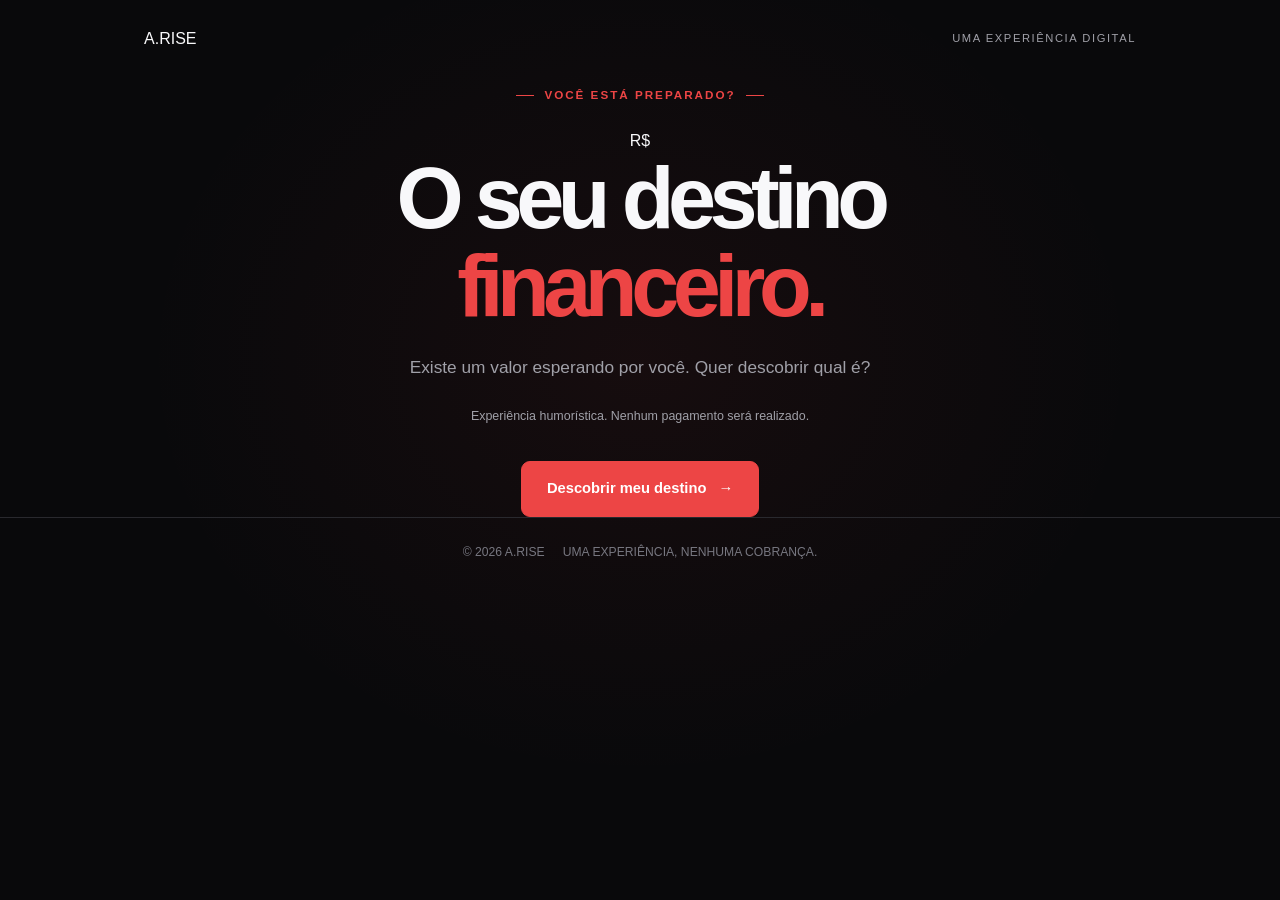
==== pix-do-destino/index.html @ c9691952 "Update index.html" ====
<!DOCTYPE html>
<html lang="pt-BR">
<head>
  <meta charset="UTF-8">
  <meta name="viewport" content="width=device-width, initial-scale=1">
  <meta name="theme-color" content="#09090b">
  <meta name="description" content="PIX DO DESTINO: uma experiência humorística da A.RISE. Nenhuma cobrança ou transação real é realizada.">

  <meta property="og:type" content="website">
  <meta property="og:title" content="PIX DO DESTINO | A.RISE">
  <meta property="og:description" content="Descubra seu destino financeiro. Seu dinheiro está seguro.">

  <title>PIX DO DESTINO | A.RISE</title>
  <link rel="stylesheet" href="./css/style.css">
  <script src="./js/pix.js" defer></script>
</head>

<body>
  <main class="pix-page">
    <header class="pix-header">
      <a class="pix-logo" href="../" aria-label="Voltar ao site A.RISE">
        A<span>.</span>RISE
      </a>
      <span class="pix-header-label">UMA EXPERIÊNCIA DIGITAL</span>
    </header>

    <div class="pix-content">

      <!-- 1. INTRODUÇÃO -->
      <section class="pix-screen"
        data-pix-screen="intro"
        aria-labelledby="pix-intro-title">

        <span class="pix-eyebrow">VOCÊ ESTÁ PREPARADO?</span>

        <div class="pix-symbol" aria-hidden="true">R$</div>

        <h1 id="pix-intro-title">
          O seu destino<br><span>financeiro.</span>
        </h1>

        <p class="pix-description">
          Existe um valor esperando por você.
          Quer descobrir qual é?
        </p>

        <p class="pix-disclaimer">
          Experiência humorística. Nenhum pagamento será realizado.
        </p>

        <button class="pix-button" type="button" data-pix-start>
          Descobrir meu destino <span aria-hidden="true">→</span>
        </button>
      </section>

      <!-- 2. PROCESSAMENTO -->
      <section class="pix-screen"
        data-pix-screen="processing"
        aria-labelledby="pix-processing-title"
        aria-hidden="true" hidden>

        <div class="pix-loader" aria-hidden="true"></div>

        <span class="pix-eyebrow">AGUARDE UM INSTANTE</span>

        <h1 id="pix-processing-title">
          Processando<br><span>seu destino...</span>
        </h1>

        <p class="pix-description">
          Calculando os próximos capítulos da sua vida financeira.
        </p>

        <p class="pix-disclaimer">
          Simulação local. Nenhum serviço financeiro está conectado.
        </p>
      </section>

      <!-- 3. REVELAÇÃO -->
      <section class="pix-screen"
        data-pix-screen="reveal"
        aria-labelledby="pix-reveal-title"
        aria-hidden="true" hidden>

        <span class="pix-eyebrow">RESULTADO DO PROCESSAMENTO</span>

        <div class="pix-reveal-card">
          <p class="pix-reveal-label">VALOR A PAGAR</p>
          <strong class="pix-amount">R$ 1.000.000,00</strong>
          <span class="pix-fiction-label">VALOR FICTÍCIO</span>
        </div>

        <h1 id="pix-reveal-title">
          CALMA,<br><span>CALOTEIRO!</span>
        </h1>

        <p class="pix-description">
          😂 Você não perdeu dinheiro.
          Acabou de cair numa experiência da A.RISE.
        </p>

        <p class="pix-disclaimer">
          É uma brincadeira. Não houve cobrança,
          pagamento ou transferência.
        </p>

        <button class="pix-button" type="button" data-pix-donation>
          Continuar <span aria-hidden="true">→</span>
        </button>

        <button class="pix-text-button" type="button" data-pix-restart>
          Quero ver de novo
        </button>
      </section>

      <!-- 4. DOAÇÃO OPCIONAL -->
      <section class="pix-screen"
        data-pix-screen="donation"
        aria-labelledby="pix-donation-title"
        aria-hidden="true" hidden>

        <span class="pix-eyebrow">VOCÊ DECIDE</span>

        <div class="pix-symbol pix-symbol-small" aria-hidden="true">♡</div>

        <h1 id="pix-donation-title">
          Quer apoiar<br><span>os projetos?</span>
        </h1>

        <p class="pix-description">
          A brincadeira acabou. Mas, se quiser ajudar a
          tirar novos projetos do papel, você pode contribuir
          com qualquer valor pela chave Pix abaixo.
        </p>

        <div class="pix-panel">
          <span class="pix-reveal-label">CHAVE PIX PARA DOAÇÃO</span>

          <p class="pix-key" data-pix-key-display>
            Chave Pix ainda não configurada.
          </p>

          <button class="pix-button pix-button-secondary"
            type="button" data-pix-copy disabled>
            Copiar chave Pix
          </button>

          <p class="pix-status" data-pix-status aria-live="polite">
            A contribuição é totalmente opcional.
          </p>
        </div>

        <button class="pix-button" type="button" data-pix-instagram-step>
          Continuar <span aria-hidden="true">→</span>
        </button>

        <p class="pix-small">
          Você pode continuar sem fazer nenhuma doação.
        </p>
      </section>

      <!-- 5. CONVITE PARA O INSTAGRAM -->
      <section class="pix-screen"
        data-pix-screen="instagram"
        aria-labelledby="pix-instagram-title"
        aria-hidden="true" hidden>

        <span class="pix-eyebrow">APOIE DE GRAÇA</span>

        <div class="pix-symbol pix-symbol-small" aria-hidden="true">
          @
        </div>

        <h1 id="pix-instagram-title">
          Acompanhe<br><span>a jornada.</span>
        </h1>

        <p class="pix-description">
          Quer apoiar sem gastar nada?
          Siga o Instagram da A.RISE para acompanhar os bastidores,
          os projetos em desenvolvimento e as próximas novidades.
        </p>

        <a class="pix-button"
          data-pix-instagram
          href="https://www.instagram.com/alvex.rise/"
          target="_blank"
          rel="noopener noreferrer">
          Seguir no Instagram <span aria-hidden="true">↗</span>
        </a>

        <button class="pix-button pix-button-secondary"
          type="button" data-pix-continue>
          Ir para o portfólio <span aria-hidden="true">→</span>
        </button>

        <p class="pix-small">
          Seguir o perfil também é opcional.
        </p>
      </section>
    </div>

    <footer class="pix-footer">
      <span>© <span data-current-year>2026</span> A.RISE</span>
      <span>UMA EXPERIÊNCIA, NENHUMA COBRANÇA.</span>
    </footer>
  </main>

  <!-- Transição visual de tela cheia -->
  <div class="pix-impact-overlay" data-pix-impact hidden aria-hidden="true"></div>
</body>
</html>
---- pix-do-destino/css/style.css ----
/* =========================================
   PIX DO DESTINO | Experiência interativa
   ========================================= */

:root {
  color-scheme: dark;

  --pix-background: #09090b;
  --pix-surface: #111114;
  --pix-text: #f8f8fa;
  --pix-muted: #a0a0a8;
  --pix-red: #ed4545;
  --pix-border: #29292e;

  --pix-padding: clamp(22px, 5vw, 64px);
}

* {
  box-sizing: border-box;
}

html {
  min-width: 320px;
  min-height: 100%;
  background: var(--pix-background);
}

body {
  display: flex;
  min-width: 320px;
  min-height: 100vh;
  flex-direction: column;
  margin: 0;
  background:
    radial-gradient(
      ellipse at 50% 40%,
      rgb(237 69 69 / 6%),
      transparent 55%
    ),
    var(--pix-background);
  color: var(--pix-text);
  font-family:
    Inter, "Segoe UI", Roboto, Helvetica, Arial, sans-serif;
  line-height: 1.6;
  -webkit-font-smoothing: antialiased;
  text-rendering: optimizeLegibility;
}

a {
  color: inherit;
  text-decoration: none;
}

button {
  font: inherit;
  -webkit-tap-highlight-color: transparent;
  touch-action: manipulation;
}

button:focus-visible,
a:focus-visible {
  outline: 2px solid var(--pix-red);
  outline-offset: 5px;
}

::selection {
  background: var(--pix-red);
  color: #fff;
}

[hidden] {
  display: none !important;
}

/* Cabeçalho */

.pix-header {
  display: flex;
  align-items: center;
  justify-content: space-between;
  gap: 20px;
  width: min(100%, 1120px);
  margin-inline: auto;
  padding: 26px var(--pix-padding);
}

.pix-brand {
  font-size: 0.95rem;
  font-weight: 850;
  letter-spacing: -0.04em;
}

.pix-brand span {
  color: var(--pix-red);
}

.pix-header-label {
  color: var(--pix-muted);
  font-size: 0.7rem;
  letter-spacing: 0.14em;
  text-transform: uppercase;
}

/* Área principal */

.pix-main {
  display: grid;
  flex: 1;
  place-items: center;
  width: 100%;
  padding: 40px var(--pix-padding) 80px;
}

.pix-screen {
  width: min(100%, 720px);
  margin-inline: auto;
  text-align: center;
  animation: pix-enter 450ms ease both;
}

.pix-eyebrow {
  display: inline-flex;
  align-items: center;
  gap: 10px;
  margin: 0 0 24px;
  color: var(--pix-red);
  font-size: 0.73rem;
  font-weight: 750;
  letter-spacing: 0.17em;
  text-transform: uppercase;
}

.pix-eyebrow::before,
.pix-eyebrow::after {
  width: 18px;
  height: 1px;
  background: currentColor;
  content: "";
}

.pix-screen h1 {
  margin: 0;
  font-size: clamp(2.5rem, 7vw, 5.4rem);
  font-weight: 800;
  letter-spacing: -0.075em;
  line-height: 1.02;
  text-wrap: balance;
}

.pix-screen h1 span {
  color: var(--pix-red);
}

.pix-screen p {
  max-width: 530px;
  margin: 24px auto 0;
  color: var(--pix-muted);
  font-size: clamp(0.98rem, 2vw, 1.08rem);
}

.pix-disclaimer {
  margin-top: 24px !important;
  font-size: 0.78rem !important;
  line-height: 1.7;
}

/* Botões */

.pix-button {
  display: inline-flex;
  align-items: center;
  justify-content: center;
  gap: 12px;
  min-height: 54px;
  margin-top: 34px;
  padding: 15px 25px;
  border: 1px solid var(--pix-red);
  border-radius: 9px;
  background: var(--pix-red);
  color: #fff;
  cursor: pointer;
  font-size: 0.92rem;
  font-weight: 750;
  transition:
    transform 180ms ease,
    background 180ms ease,
    border-color 180ms ease,
    box-shadow 180ms ease;
}

.pix-button:hover {
  transform: translateY(-2px);
  border-color: #ff6969;
  background: #ff5555;
  box-shadow: 0 10px 35px rgb(237 69 69 / 15%);
}

.pix-button:active {
  transform: translateY(0);
}

.pix-button-secondary {
  border-color: var(--pix-border);
  background: transparent;
  color: var(--pix-text);
}

.pix-button-secondary:hover {
  border-color: var(--pix-text);
  background: rgb(255 255 255 / 4%);
  box-shadow: none;
}

/* Tela de processamento */

.pix-processing {
  display: flex;
  flex-direction: column;
  align-items: center;
}

.pix-loader {
  position: relative;
  width: 74px;
  height: 74px;
  margin: 0 auto 32px;
  border: 2px solid var(--pix-border);
  border-top-color: var(--pix-red);
  border-radius: 50%;
  animation: pix-spin 850ms linear infinite;
}

.pix-loader::after {
  position: absolute;
  inset: 10px;
  border: 1px solid rgb(237 69 69 / 35%);
  border-bottom-color: var(--pix-red);
  border-radius: 50%;
  content: "";
  animation: pix-spin 1.4s linear infinite reverse;
}

.pix-processing h1 {
  font-size: clamp(2rem, 6vw, 3.6rem);
}

.pix-processing p {
  animation: pix-pulse 1.4s ease-in-out infinite;
}

/* Revelação */

.pix-reveal-card {
  position: relative;
  overflow: hidden;
  margin-top: 34px;
  padding: clamp(26px, 6vw, 48px);
  border: 1px solid var(--pix-border);
  border-radius: 16px;
  background:
    radial-gradient(
      ellipse at 50% 0%,
      rgb(237 69 69 / 12%),
      transparent 65%
    ),
    var(--pix-surface);
  animation: pix-reveal 650ms cubic-bezier(0.2, 0.8, 0.2, 1) both;
}

.pix-reveal-label {
  margin: 0 !important;
  color: var(--pix-muted);
  font-size: 0.75rem !important;
  font-weight: 700;
  letter-spacing: 0.14em;
  text-transform: uppercase;
}

.pix-amount {
  display: block;
  margin-block: 16px;
  color: var(--pix-red);
  font-size: clamp(2.8rem, 9vw, 5.5rem);
  font-weight: 850;
  letter-spacing: -0.075em;
  line-height: 1.1;
  overflow-wrap: anywhere;
}

.pix-reveal-message {
  color: var(--pix-text) !important;
  font-size: clamp(1.2rem, 3vw, 1.8rem) !important;
  font-weight: 750;
}

.pix-reveal-note {
  font-size: 0.84rem !important;
}

.pix-actions {
  display: flex;
  align-items: center;
  justify-content: center;
  flex-wrap: wrap;
  gap: 12px;
}

/* Elementos opcionais da experiência */

.pix-divider {
  width: 46px;
  height: 2px;
  margin: 28px auto;
  background: var(--pix-red);
}

.pix-small {
  color: #777780 !important;
  font-size: 0.75rem !important;
}

.pix-highlight {
  color: var(--pix-red);
}

.pix-panel {
  margin-top: 28px;
  padding: 20px;
  border: 1px solid var(--pix-border);
  border-radius: 10px;
  background: rgb(255 255 255 / 2%);
}

/* Rodapé */

.pix-footer {
  display: flex;
  align-items: center;
  justify-content: center;
  flex-wrap: wrap;
  gap: 8px 18px;
  padding: 25px var(--pix-padding);
  border-top: 1px solid var(--pix-border);
  color: #777780;
  font-size: 0.76rem;
  text-align: center;
}

.pix-footer a {
  transition: color 180ms ease;
}

.pix-footer a:hover {
  color: var(--pix-text);
}

/* Animações */

@keyframes pix-spin {
  to {
    transform: rotate(360deg);
  }
}

@keyframes pix-pulse {
  0%,
  100% {
    opacity: 0.55;
  }

  50% {
    opacity: 1;
  }
}

@keyframes pix-enter {
  from {
    transform: translateY(12px);
    opacity: 0;
  }

  to {
    transform: translateY(0);
    opacity: 1;
  }
}

@keyframes pix-reveal {
  from {
    transform: scale(0.97) translateY(14px);
    opacity: 0;
  }

  to {
    transform: scale(1) translateY(0);
    opacity: 1;
  }
}

/* Responsividade */

@media (max-width: 600px) {
  .pix-header {
    align-items: flex-start;
    flex-direction: column;
    gap: 8px;
    padding-block: 20px;
  }

  .pix-main {
    padding-block: 55px 65px;
  }

  .pix-screen h1 {
    font-size: clamp(2.6rem, 12vw, 4.2rem);
  }

  .pix-button {
    width: 100%;
  }

  .pix-actions {
    flex-direction: column;
  }

  .pix-reveal-card {
    padding: 28px 20px;
  }

  .pix-footer {
    flex-direction: column;
  }
}

@media (prefers-reduced-motion: reduce) {
  *,
  *::before,
  *::after {
    animation-duration: 0.01ms !important;
    animation-iteration-count: 1 !important;
    transition-duration: 0.01ms !important;
  }
}
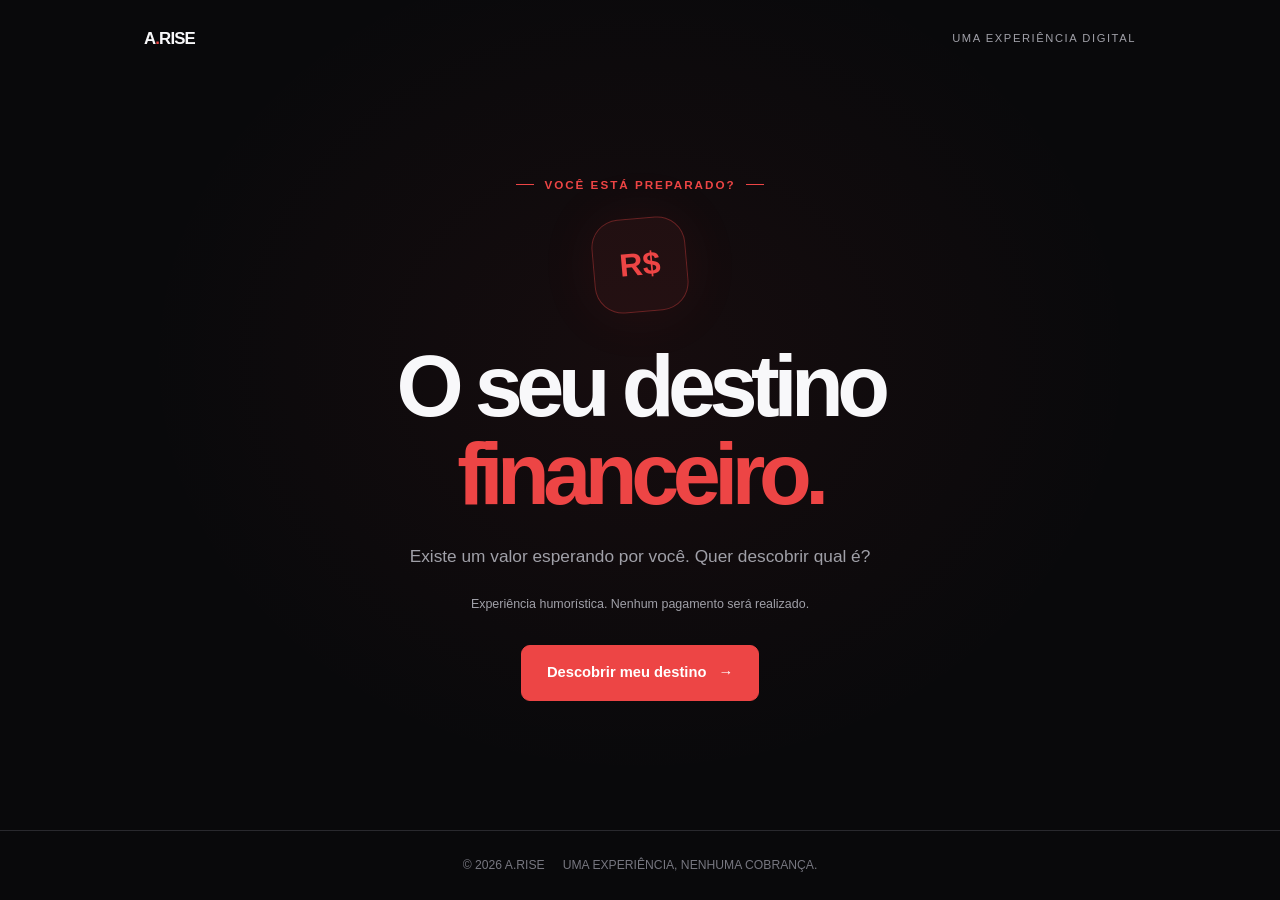
==== commit b111c78e: "Update index.html" ====
--- a/pix-do-destino/index.html
+++ b/pix-do-destino/index.html
@@ -18,21 +18,18 @@
 <body>
   <main class="pix-page">
     <header class="pix-header">
-      <a class="pix-logo" href="../" aria-label="Voltar ao site A.RISE">
+      <a class="pix-logo" href="../" aria-label="Voltar ao PIX DO DESTINO">
         A<span>.</span>RISE
       </a>
       <span class="pix-header-label">UMA EXPERIÊNCIA DIGITAL</span>
     </header>
 
     <div class="pix-content">
-
-      <!-- 1. INTRODUÇÃO -->
       <section class="pix-screen"
         data-pix-screen="intro"
         aria-labelledby="pix-intro-title">
 
         <span class="pix-eyebrow">VOCÊ ESTÁ PREPARADO?</span>
-
         <div class="pix-symbol" aria-hidden="true">R$</div>
 
         <h1 id="pix-intro-title">
@@ -53,14 +50,12 @@
         </button>
       </section>
 
-      <!-- 2. PROCESSAMENTO -->
       <section class="pix-screen"
         data-pix-screen="processing"
         aria-labelledby="pix-processing-title"
         aria-hidden="true" hidden>
 
         <div class="pix-loader" aria-hidden="true"></div>
-
         <span class="pix-eyebrow">AGUARDE UM INSTANTE</span>
 
         <h1 id="pix-processing-title">
@@ -76,7 +71,6 @@
         </p>
       </section>
 
-      <!-- 3. REVELAÇÃO -->
       <section class="pix-screen"
         data-pix-screen="reveal"
         aria-labelledby="pix-reveal-title"
@@ -113,14 +107,12 @@
         </button>
       </section>
 
-      <!-- 4. DOAÇÃO OPCIONAL -->
       <section class="pix-screen"
         data-pix-screen="donation"
         aria-labelledby="pix-donation-title"
         aria-hidden="true" hidden>
 
         <span class="pix-eyebrow">VOCÊ DECIDE</span>
-
         <div class="pix-symbol pix-symbol-small" aria-hidden="true">♡</div>
 
         <h1 id="pix-donation-title">
@@ -159,17 +151,13 @@
         </p>
       </section>
 
-      <!-- 5. CONVITE PARA O INSTAGRAM -->
       <section class="pix-screen"
         data-pix-screen="instagram"
         aria-labelledby="pix-instagram-title"
         aria-hidden="true" hidden>
 
         <span class="pix-eyebrow">APOIE DE GRAÇA</span>
-
-        <div class="pix-symbol pix-symbol-small" aria-hidden="true">
-          @
-        </div>
+        <div class="pix-symbol pix-symbol-small" aria-hidden="true">@</div>
 
         <h1 id="pix-instagram-title">
           Acompanhe<br><span>a jornada.</span>
@@ -189,10 +177,11 @@
           Seguir no Instagram <span aria-hidden="true">↗</span>
         </a>
 
-        <button class="pix-button pix-button-secondary"
-          type="button" data-pix-continue>
+        <a class="pix-button pix-button-secondary"
+          data-pix-continue
+          href="../portfolio.html">
           Ir para o portfólio <span aria-hidden="true">→</span>
-        </button>
+        </a>
 
         <p class="pix-small">
           Seguir o perfil também é opcional.
@@ -206,7 +195,9 @@
     </footer>
   </main>
 
-  <!-- Transição visual de tela cheia -->
-  <div class="pix-impact-overlay" data-pix-impact hidden aria-hidden="true"></div>
+  <div class="pix-impact-overlay"
+    data-pix-impact
+    hidden
+    aria-hidden="true"></div>
 </body>
 </html>
--- a/pix-do-destino/css/style.css
+++ b/pix-do-destino/css/style.css
@@ -1,47 +1,39 @@
-
-/* =========================================
-   PIX DO DESTINO | Experiência interativa
-   ========================================= */
-
 :root {
   color-scheme: dark;
-
   --pix-background: #09090b;
   --pix-surface: #111114;
   --pix-text: #f8f8fa;
   --pix-muted: #a0a0a8;
   --pix-red: #ed4545;
   --pix-border: #29292e;
-
   --pix-padding: clamp(22px, 5vw, 64px);
 }
 
 * {
   box-sizing: border-box;
+}
+
+[hidden] {
+  display: none !important;
 }
 
 html {
   min-width: 320px;
   min-height: 100%;
   background: var(--pix-background);
+  scroll-behavior: smooth;
 }
 
 body {
-  display: flex;
   min-width: 320px;
   min-height: 100vh;
-  flex-direction: column;
   margin: 0;
   background:
-    radial-gradient(
-      ellipse at 50% 40%,
-      rgb(237 69 69 / 6%),
-      transparent 55%
-    ),
+    radial-gradient(ellipse at 50% 40%,
+      rgb(237 69 69 / 6%), transparent 55%),
     var(--pix-background);
   color: var(--pix-text);
-  font-family:
-    Inter, "Segoe UI", Roboto, Helvetica, Arial, sans-serif;
+  font-family: Inter, "Segoe UI", Roboto, Helvetica, Arial, sans-serif;
   line-height: 1.6;
   -webkit-font-smoothing: antialiased;
   text-rendering: optimizeLegibility;
@@ -69,11 +61,13 @@
   color: #fff;
 }
 
-[hidden] {
-  display: none !important;
-}
-
-/* Cabeçalho */
+/* Estrutura */
+
+.pix-page {
+  display: flex;
+  min-height: 100vh;
+  flex-direction: column;
+}
 
 .pix-header {
   display: flex;
@@ -85,13 +79,13 @@
   padding: 26px var(--pix-padding);
 }
 
-.pix-brand {
-  font-size: 0.95rem;
+.pix-logo {
+  font-size: 1.05rem;
   font-weight: 850;
-  letter-spacing: -0.04em;
-}
-
-.pix-brand span {
+  letter-spacing: -0.05em;
+}
+
+.pix-logo span {
   color: var(--pix-red);
 }
 
@@ -99,12 +93,9 @@
   color: var(--pix-muted);
   font-size: 0.7rem;
   letter-spacing: 0.14em;
-  text-transform: uppercase;
-}
-
-/* Área principal */
-
-.pix-main {
+}
+
+.pix-content {
   display: grid;
   flex: 1;
   place-items: center;
@@ -152,7 +143,7 @@
   color: var(--pix-red);
 }
 
-.pix-screen p {
+.pix-description {
   max-width: 530px;
   margin: 24px auto 0;
   color: var(--pix-muted);
@@ -160,9 +151,36 @@
 }
 
 .pix-disclaimer {
-  margin-top: 24px !important;
-  font-size: 0.78rem !important;
+  margin: 24px auto 0;
+  color: var(--pix-muted);
+  font-size: 0.78rem;
   line-height: 1.7;
+}
+
+/* Símbolos */
+
+.pix-symbol {
+  display: grid;
+  width: 94px;
+  height: 94px;
+  place-items: center;
+  margin: 0 auto 30px;
+  border: 1px solid rgb(237 69 69 / 35%);
+  border-radius: 28px;
+  background: rgb(237 69 69 / 7%);
+  color: var(--pix-red);
+  font-size: 2rem;
+  font-weight: 850;
+  transform: rotate(-5deg);
+  box-shadow: 0 0 60px rgb(237 69 69 / 8%);
+}
+
+.pix-symbol-small {
+  width: 70px;
+  height: 70px;
+  margin-bottom: 26px;
+  border-radius: 22px;
+  font-size: 1.8rem;
 }
 
 /* Botões */
@@ -173,7 +191,7 @@
   justify-content: center;
   gap: 12px;
   min-height: 54px;
-  margin-top: 34px;
+  margin-top: 30px;
   padding: 15px 25px;
   border: 1px solid var(--pix-red);
   border-radius: 9px;
@@ -189,15 +207,20 @@
     box-shadow 180ms ease;
 }
 
-.pix-button:hover {
+.pix-button:hover:not(:disabled) {
   transform: translateY(-2px);
   border-color: #ff6969;
   background: #ff5555;
   box-shadow: 0 10px 35px rgb(237 69 69 / 15%);
 }
 
-.pix-button:active {
+.pix-button:active:not(:disabled) {
   transform: translateY(0);
+}
+
+.pix-button:disabled {
+  cursor: not-allowed;
+  opacity: 0.45;
 }
 
 .pix-button-secondary {
@@ -206,19 +229,28 @@
   color: var(--pix-text);
 }
 
-.pix-button-secondary:hover {
+.pix-button-secondary:hover:not(:disabled) {
   border-color: var(--pix-text);
   background: rgb(255 255 255 / 4%);
   box-shadow: none;
 }
 
-/* Tela de processamento */
-
-.pix-processing {
-  display: flex;
-  flex-direction: column;
-  align-items: center;
-}
+.pix-text-button {
+  display: block;
+  margin: 18px auto 0;
+  padding: 10px 14px;
+  border: 0;
+  background: transparent;
+  color: var(--pix-muted);
+  cursor: pointer;
+  font-size: 0.85rem;
+}
+
+.pix-text-button:hover {
+  color: var(--pix-text);
+}
+
+/* Processamento */
 
 .pix-loader {
   position: relative;
@@ -241,11 +273,7 @@
   animation: pix-spin 1.4s linear infinite reverse;
 }
 
-.pix-processing h1 {
-  font-size: clamp(2rem, 6vw, 3.6rem);
-}
-
-.pix-processing p {
+[data-pix-screen="processing"] .pix-description {
   animation: pix-pulse 1.4s ease-in-out infinite;
 }
 
@@ -254,24 +282,22 @@
 .pix-reveal-card {
   position: relative;
   overflow: hidden;
-  margin-top: 34px;
+  margin: 0 auto 34px;
   padding: clamp(26px, 6vw, 48px);
   border: 1px solid var(--pix-border);
   border-radius: 16px;
   background:
-    radial-gradient(
-      ellipse at 50% 0%,
-      rgb(237 69 69 / 12%),
-      transparent 65%
-    ),
+    radial-gradient(ellipse at 50% 0%,
+      rgb(237 69 69 / 12%), transparent 65%),
     var(--pix-surface);
-  animation: pix-reveal 650ms cubic-bezier(0.2, 0.8, 0.2, 1) both;
+  animation: pix-reveal 650ms cubic-bezier(.2, .8, .2, 1) both;
 }
 
 .pix-reveal-label {
-  margin: 0 !important;
-  color: var(--pix-muted);
-  font-size: 0.75rem !important;
+  display: block;
+  margin: 0;
+  color: var(--pix-muted);
+  font-size: 0.75rem;
   font-weight: 700;
   letter-spacing: 0.14em;
   text-transform: uppercase;
@@ -279,57 +305,56 @@
 
 .pix-amount {
   display: block;
-  margin-block: 16px;
+  margin: 16px 0 10px;
   color: var(--pix-red);
-  font-size: clamp(2.8rem, 9vw, 5.5rem);
+  font-size: clamp(2.2rem, 8vw, 5.2rem);
   font-weight: 850;
   letter-spacing: -0.075em;
   line-height: 1.1;
   overflow-wrap: anywhere;
 }
 
-.pix-reveal-message {
-  color: var(--pix-text) !important;
-  font-size: clamp(1.2rem, 3vw, 1.8rem) !important;
-  font-weight: 750;
-}
-
-.pix-reveal-note {
-  font-size: 0.84rem !important;
-}
-
-.pix-actions {
-  display: flex;
-  align-items: center;
-  justify-content: center;
-  flex-wrap: wrap;
-  gap: 12px;
-}
-
-/* Elementos opcionais da experiência */
-
-.pix-divider {
-  width: 46px;
-  height: 2px;
-  margin: 28px auto;
-  background: var(--pix-red);
-}
-
-.pix-small {
-  color: #777780 !important;
-  font-size: 0.75rem !important;
-}
-
-.pix-highlight {
-  color: var(--pix-red);
-}
+.pix-fiction-label {
+  display: inline-block;
+  padding: 4px 10px;
+  border: 1px solid rgb(237 69 69 / 40%);
+  border-radius: 5px;
+  color: #ff7777;
+  font-size: 0.7rem;
+  font-weight: 800;
+  letter-spacing: 0.15em;
+}
+
+/* Doação */
 
 .pix-panel {
   margin-top: 28px;
-  padding: 20px;
+  padding: clamp(20px, 5vw, 30px);
   border: 1px solid var(--pix-border);
-  border-radius: 10px;
+  border-radius: 12px;
   background: rgb(255 255 255 / 2%);
+}
+
+.pix-key {
+  margin: 16px 0 0;
+  color: var(--pix-text);
+  font-size: 0.95rem;
+  font-weight: 650;
+  overflow-wrap: anywhere;
+  user-select: all;
+}
+
+.pix-status {
+  min-height: 1.5em;
+  margin: 14px 0 0;
+  color: var(--pix-muted);
+  font-size: 0.8rem;
+}
+
+.pix-small {
+  margin: 18px auto 0;
+  color: #85858e;
+  font-size: 0.78rem;
 }
 
 /* Rodapé */
@@ -347,31 +372,49 @@
   text-align: center;
 }
 
-.pix-footer a {
-  transition: color 180ms ease;
-}
-
-.pix-footer a:hover {
-  color: var(--pix-text);
+/* Transição de tela cheia */
+
+.pix-impact-overlay {
+  position: fixed;
+  z-index: 1000;
+  inset: 0;
+  pointer-events: none;
+  background:
+    radial-gradient(circle at center,
+      #ff7777 0%,
+      var(--pix-red) 38%,
+      #09090b 100%);
+  animation: pix-impact 850ms cubic-bezier(.2, .7, .2, 1) both;
+}
+
+@keyframes pix-impact {
+  0% {
+    opacity: 0;
+    transform: scale(0.1);
+  }
+  25% {
+    opacity: 1;
+    transform: scale(1.5);
+  }
+  55% {
+    opacity: 1;
+    transform: scale(1);
+  }
+  100% {
+    opacity: 0;
+    transform: scale(1.15);
+  }
 }
 
 /* Animações */
 
 @keyframes pix-spin {
-  to {
-    transform: rotate(360deg);
-  }
+  to { transform: rotate(360deg); }
 }
 
 @keyframes pix-pulse {
-  0%,
-  100% {
-    opacity: 0.55;
-  }
-
-  50% {
-    opacity: 1;
-  }
+  0%, 100% { opacity: 0.55; }
+  50% { opacity: 1; }
 }
 
 @keyframes pix-enter {
@@ -379,7 +422,6 @@
     transform: translateY(12px);
     opacity: 0;
   }
-
   to {
     transform: translateY(0);
     opacity: 1;
@@ -391,14 +433,13 @@
     transform: scale(0.97) translateY(14px);
     opacity: 0;
   }
-
   to {
     transform: scale(1) translateY(0);
     opacity: 1;
   }
 }
 
-/* Responsividade */
+/* Celulares */
 
 @media (max-width: 600px) {
   .pix-header {
@@ -408,35 +449,38 @@
     padding-block: 20px;
   }
 
-  .pix-main {
-    padding-block: 55px 65px;
+  .pix-content {
+    padding-block: 45px 60px;
   }
 
   .pix-screen h1 {
-    font-size: clamp(2.6rem, 12vw, 4.2rem);
+    font-size: clamp(2.5rem, 11vw, 4.2rem);
   }
 
   .pix-button {
     width: 100%;
   }
 
-  .pix-actions {
-    flex-direction: column;
+  .pix-amount {
+    font-size: clamp(2rem, 9vw, 3.5rem);
   }
 
   .pix-reveal-card {
-    padding: 28px 20px;
+    padding: 26px 16px;
   }
 
   .pix-footer {
     flex-direction: column;
   }
 }
+
+/* Acessibilidade */
 
 @media (prefers-reduced-motion: reduce) {
   *,
   *::before,
   *::after {
+    scroll-behavior: auto !important;
     animation-duration: 0.01ms !important;
     animation-iteration-count: 1 !important;
     transition-duration: 0.01ms !important;
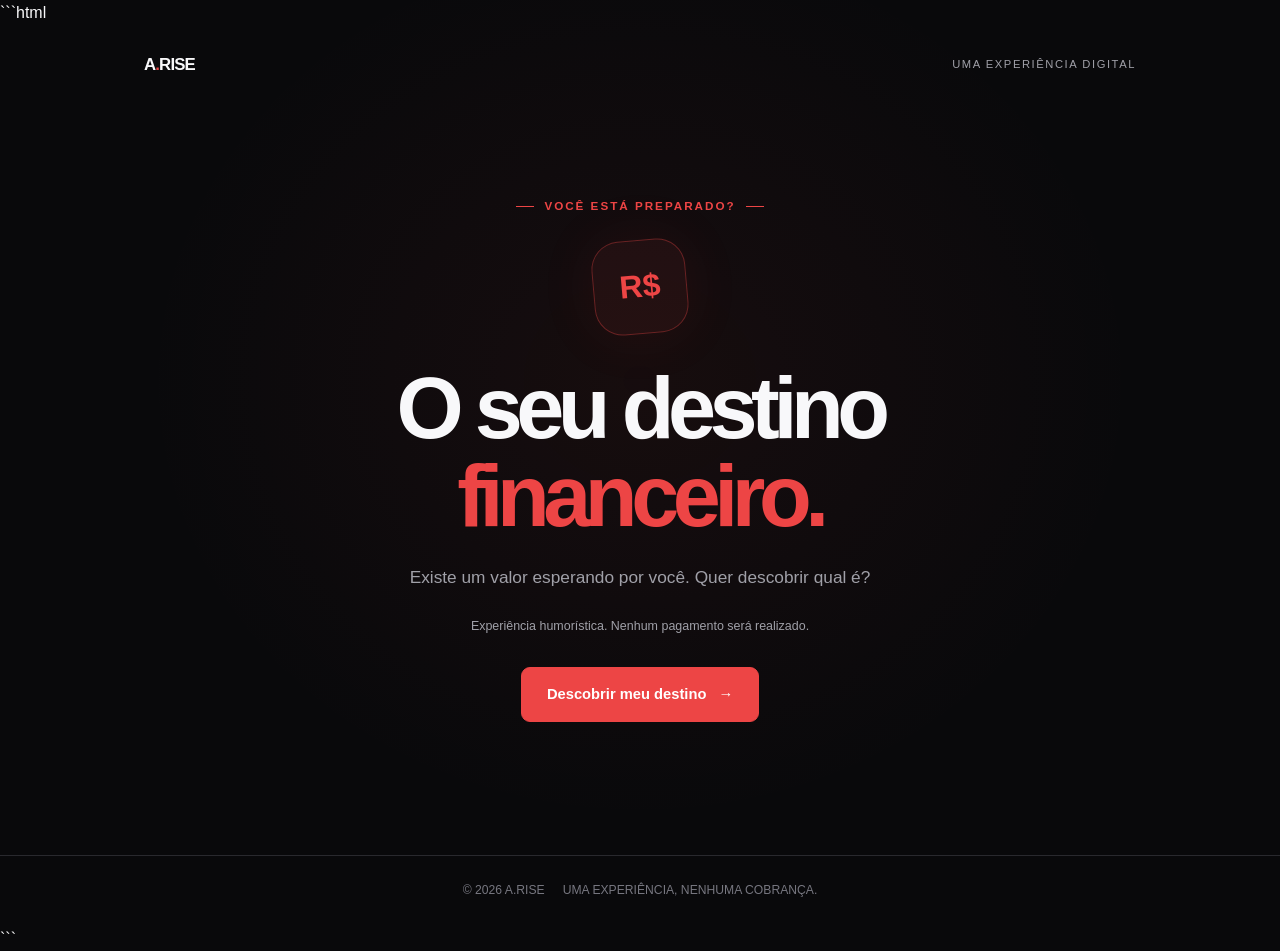
==== commit d7e73db7: "Update index.html" ====
--- a/pix-do-destino/index.html
+++ b/pix-do-destino/index.html
@@ -1,3 +1,4 @@
+```html
 <!DOCTYPE html>
 <html lang="pt-BR">
 <head>
@@ -18,13 +19,14 @@
 <body>
   <main class="pix-page">
     <header class="pix-header">
-      <a class="pix-logo" href="../" aria-label="Voltar ao PIX DO DESTINO">
+      <a class="pix-logo" href="../" aria-label="Voltar à entrada da A.RISE">
         A<span>.</span>RISE
       </a>
       <span class="pix-header-label">UMA EXPERIÊNCIA DIGITAL</span>
     </header>
 
     <div class="pix-content">
+      <!-- 1. INTRODUÇÃO -->
       <section class="pix-screen"
         data-pix-screen="intro"
         aria-labelledby="pix-intro-title">
@@ -50,6 +52,7 @@
         </button>
       </section>
 
+      <!-- 2. PROCESSAMENTO -->
       <section class="pix-screen"
         data-pix-screen="processing"
         aria-labelledby="pix-processing-title"
@@ -71,6 +74,7 @@
         </p>
       </section>
 
+      <!-- 3. REVELAÇÃO -->
       <section class="pix-screen"
         data-pix-screen="reveal"
         aria-labelledby="pix-reveal-title"
@@ -107,6 +111,7 @@
         </button>
       </section>
 
+      <!-- 4. DOAÇÃO OPCIONAL -->
       <section class="pix-screen"
         data-pix-screen="donation"
         aria-labelledby="pix-donation-title"
@@ -151,6 +156,7 @@
         </p>
       </section>
 
+      <!-- 5. CONVITE PARA O INSTAGRAM -->
       <section class="pix-screen"
         data-pix-screen="instagram"
         aria-labelledby="pix-instagram-title"
@@ -201,3 +207,4 @@
     aria-hidden="true"></div>
 </body>
 </html>
+```
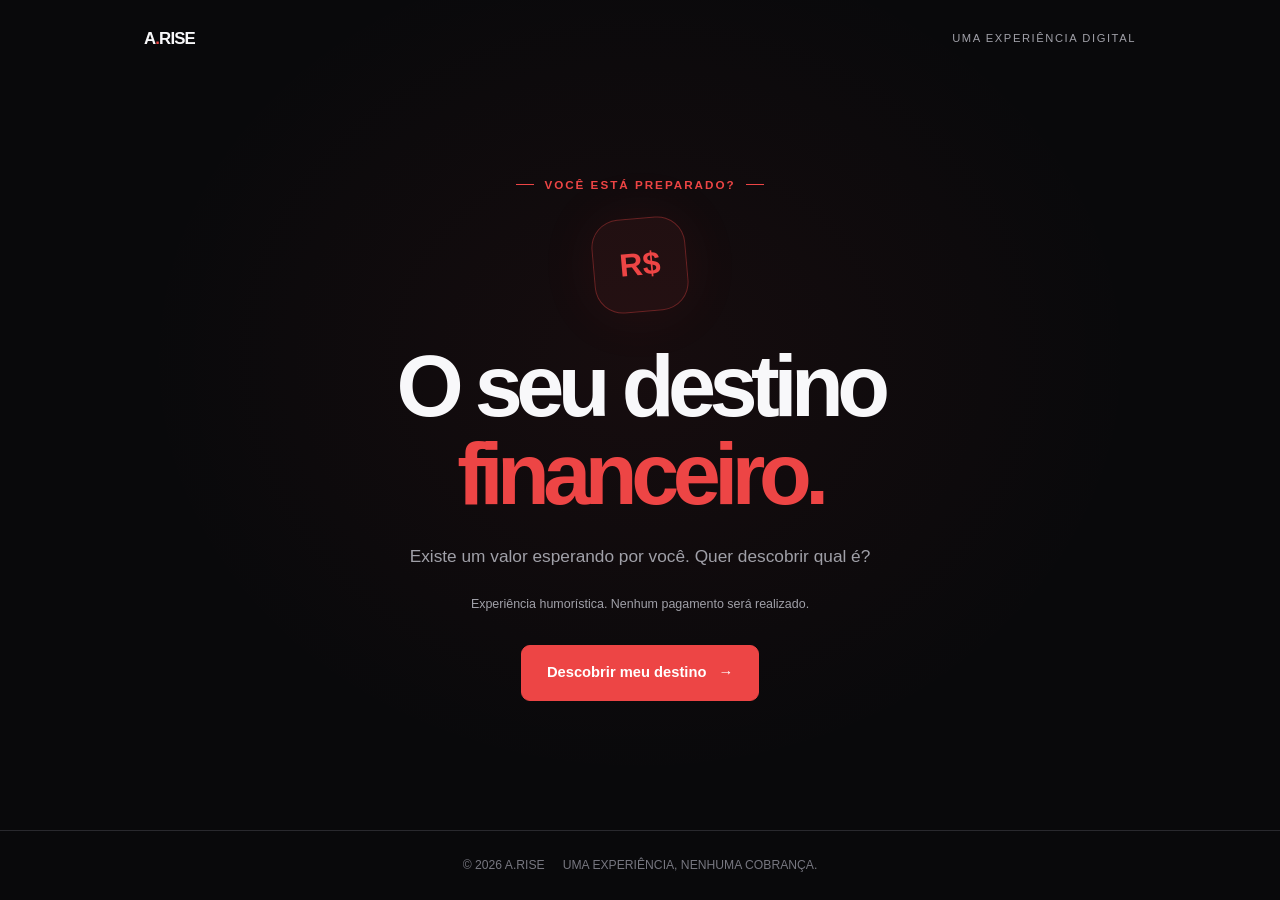
==== commit 37a17ca5: "Clean up index.html by removing code block Removed unnecessary code block formatting from HTML file." ====
--- a/pix-do-destino/index.html
+++ b/pix-do-destino/index.html
@@ -1,4 +1,3 @@
-```html
 <!DOCTYPE html>
 <html lang="pt-BR">
 <head>
@@ -207,4 +206,3 @@
     aria-hidden="true"></div>
 </body>
 </html>
-```
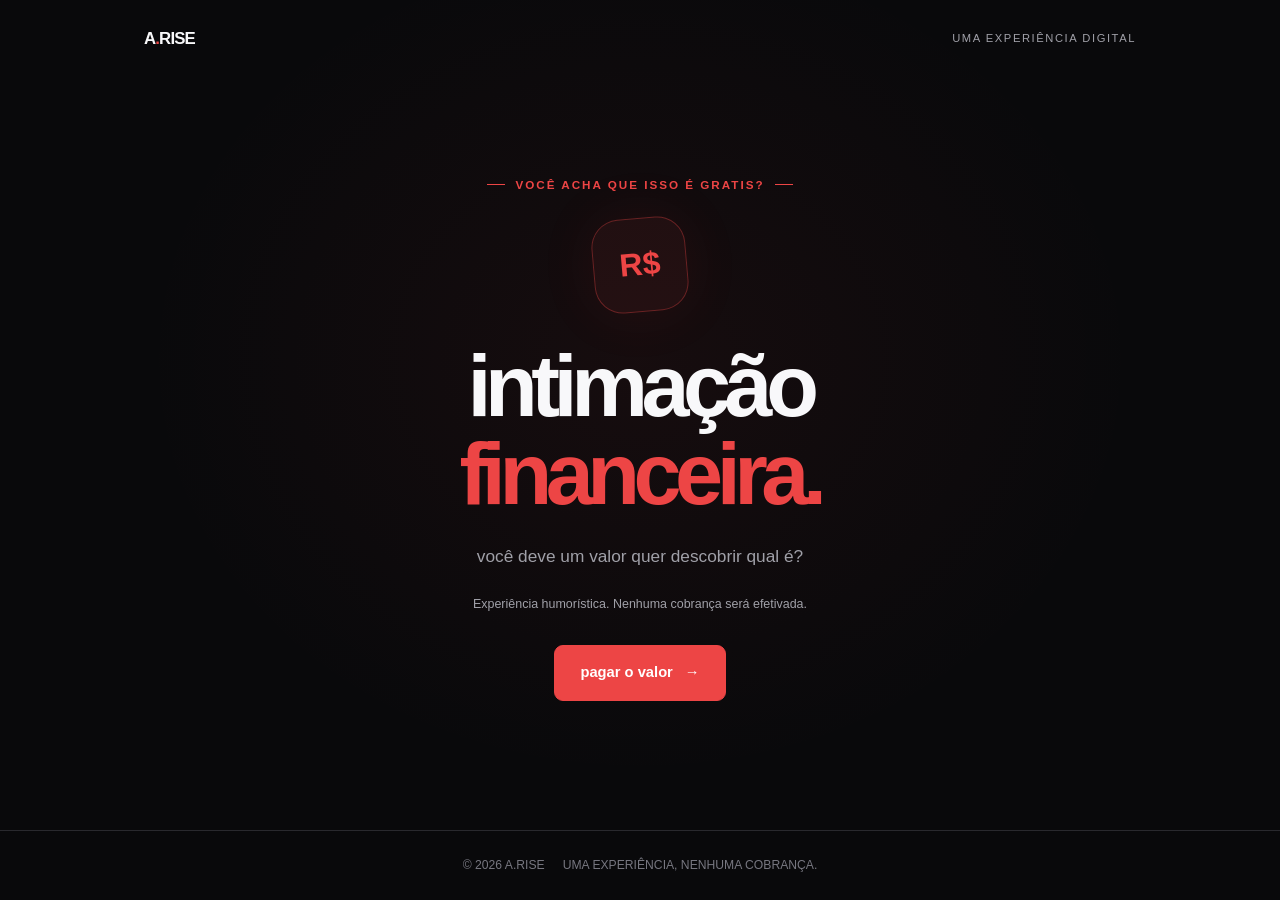
==== commit 58dfb36d: "Update index.html" ====
--- a/pix-do-destino/index.html
+++ b/pix-do-destino/index.html
@@ -30,24 +30,23 @@
         data-pix-screen="intro"
         aria-labelledby="pix-intro-title">
 
-        <span class="pix-eyebrow">VOCÊ ESTÁ PREPARADO?</span>
+        <span class="pix-eyebrow">VOCÊ ACHA QUE ISSO É GRATIS?</span>
         <div class="pix-symbol" aria-hidden="true">R$</div>
 
         <h1 id="pix-intro-title">
-          O seu destino<br><span>financeiro.</span>
-        </h1>
-
-        <p class="pix-description">
-          Existe um valor esperando por você.
-          Quer descobrir qual é?
+          intimação<br><span>financeira.</span>
+        </h1>
+
+        <p class="pix-description">
+          você deve um valor quer descobrir qual é?
         </p>
 
         <p class="pix-disclaimer">
-          Experiência humorística. Nenhum pagamento será realizado.
+          Experiência humorística. Nenhuma cobrança será efetivada.
         </p>
 
         <button class="pix-button" type="button" data-pix-start>
-          Descobrir meu destino <span aria-hidden="true">→</span>
+          pagar o valor <span aria-hidden="true">→</span>
         </button>
       </section>
 
@@ -61,11 +60,11 @@
         <span class="pix-eyebrow">AGUARDE UM INSTANTE</span>
 
         <h1 id="pix-processing-title">
-          Processando<br><span>seu destino...</span>
-        </h1>
-
-        <p class="pix-description">
-          Calculando os próximos capítulos da sua vida financeira.
+          Processando<br><span>o pagamento...</span>
+        </h1>
+
+        <p class="pix-description">
+          Calculando o valor minimo de cobrança
         </p>
 
         <p class="pix-disclaimer">
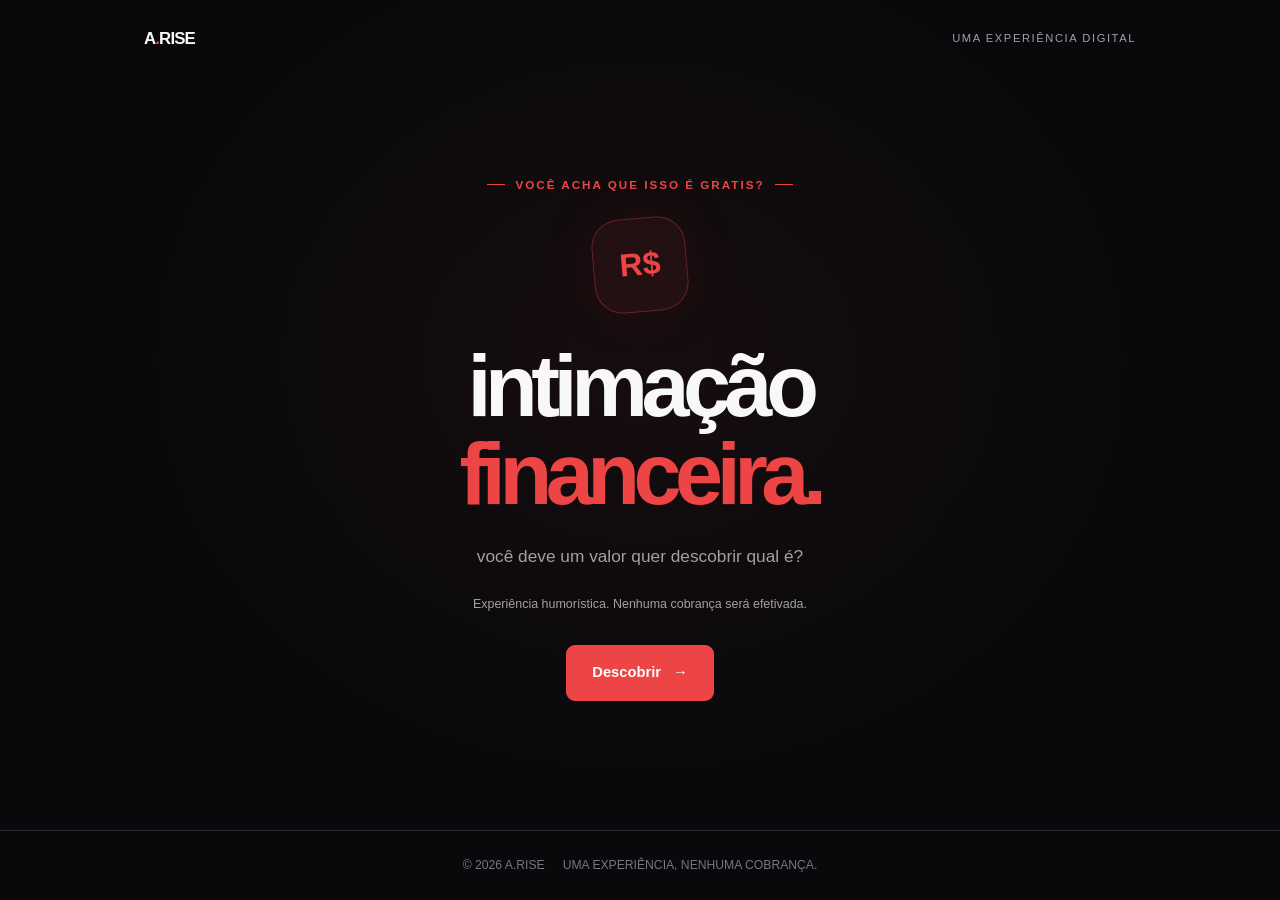
==== commit 691ae707: "Update index.html" ====
--- a/pix-do-destino/index.html
+++ b/pix-do-destino/index.html
@@ -46,7 +46,7 @@
         </p>
 
         <button class="pix-button" type="button" data-pix-start>
-          pagar o valor <span aria-hidden="true">→</span>
+          Descobrir <span aria-hidden="true">→</span>
         </button>
       </section>
 
@@ -60,7 +60,7 @@
         <span class="pix-eyebrow">AGUARDE UM INSTANTE</span>
 
         <h1 id="pix-processing-title">
-          Processando<br><span>o pagamento...</span>
+          Processando<br><span>carregando valor...</span>
         </h1>
 
         <p class="pix-description">
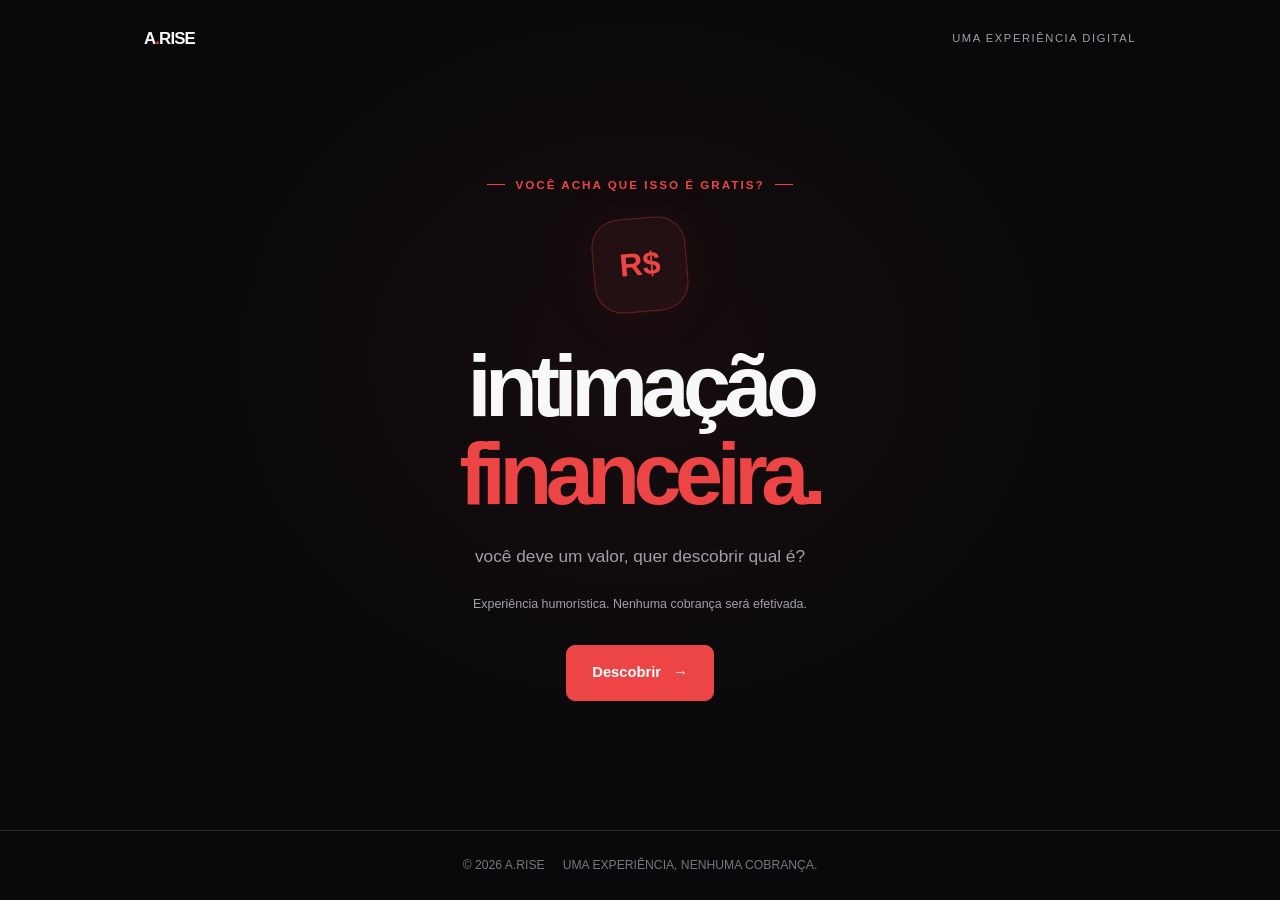
==== commit 3cfe8520: "Update index.html" ====
--- a/pix-do-destino/index.html
+++ b/pix-do-destino/index.html
@@ -38,7 +38,7 @@
         </h1>
 
         <p class="pix-description">
-          você deve um valor quer descobrir qual é?
+          você deve um valor, quer descobrir qual é?
         </p>
 
         <p class="pix-disclaimer">
